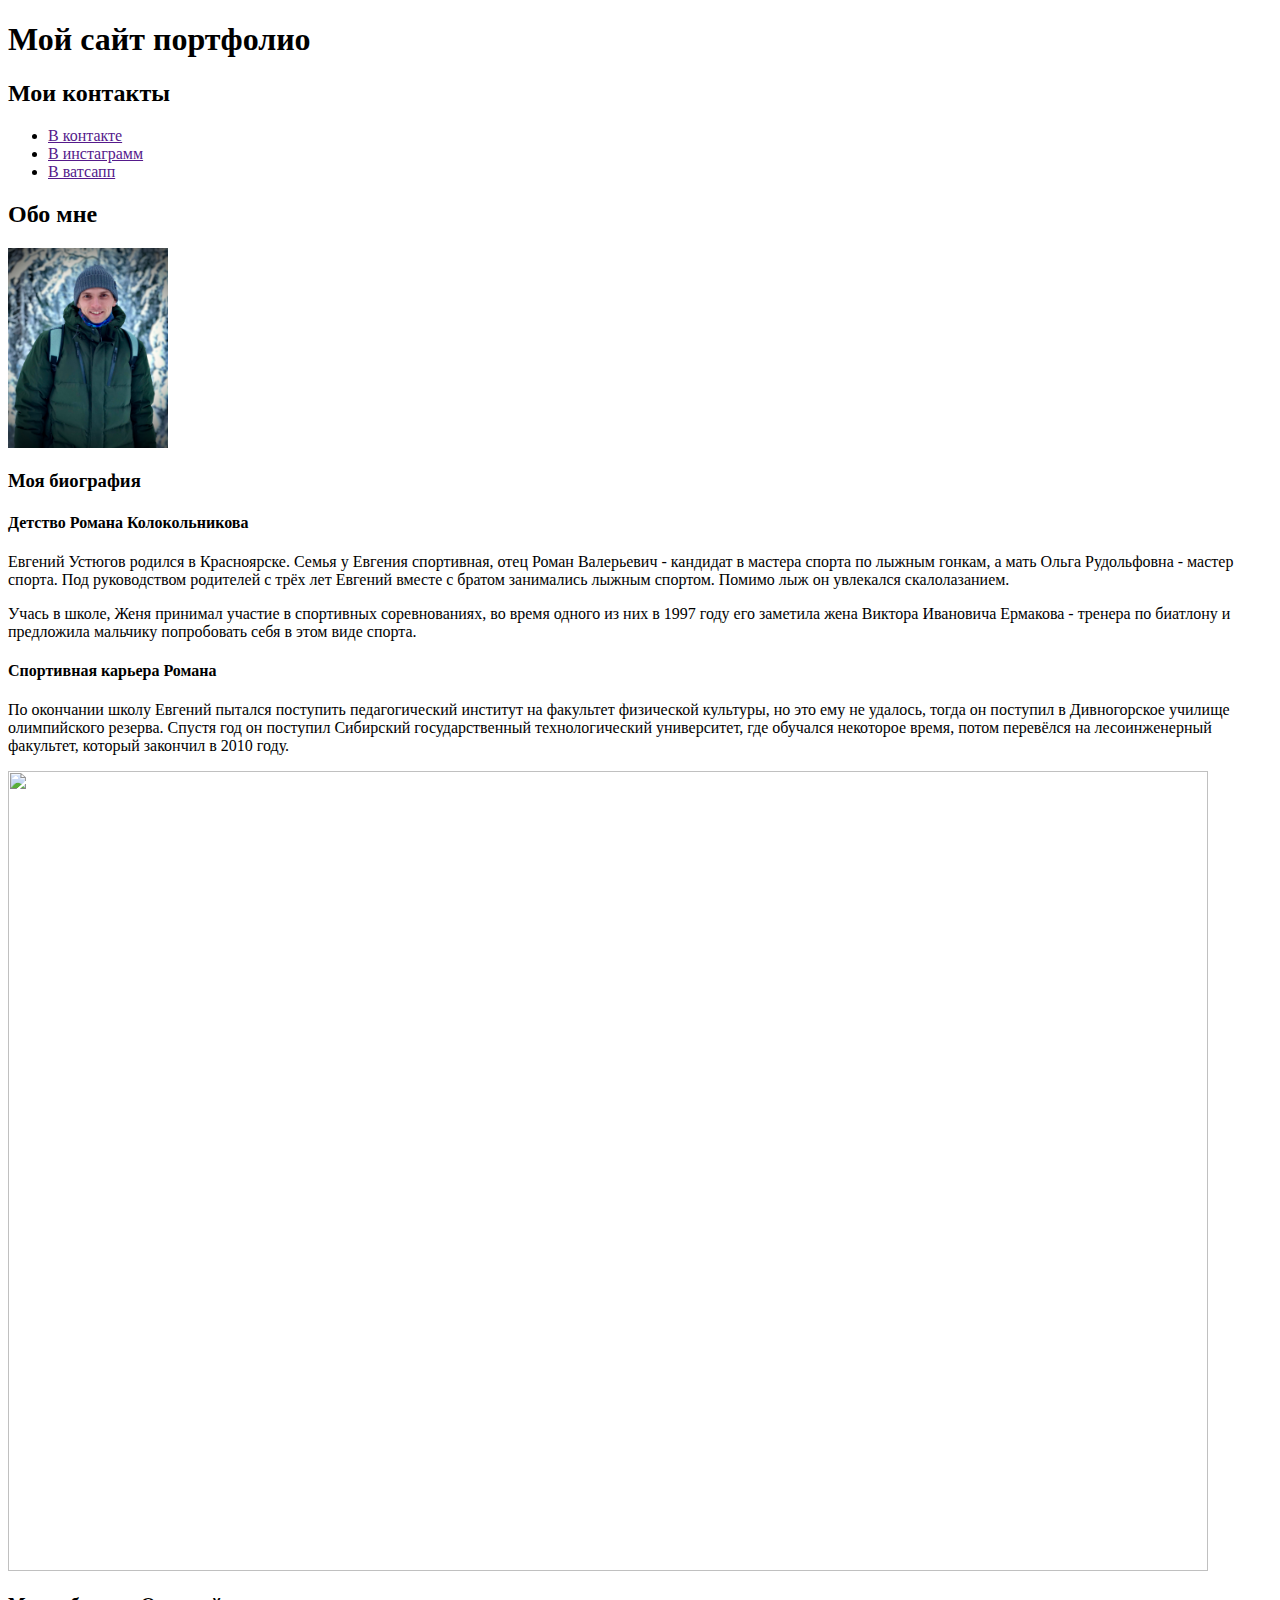
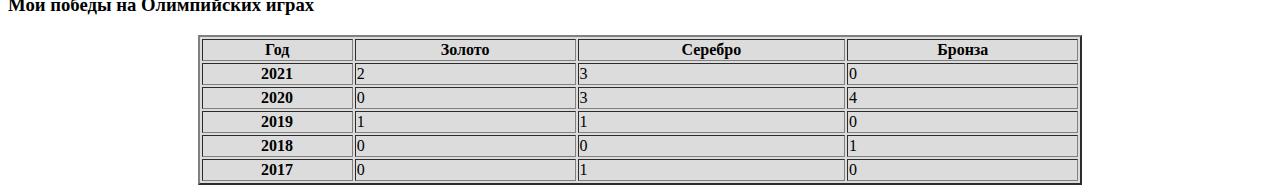
==== index_2.html @ 3cfda1e9 "Тренировка 2х сайтов" ====
<!doctype html>
<html lang="ru-RU">
<head>
  <meta charset="UTF-8">
  <title>Мое портфолио</title>
  <style>
    BODY {
      background-image : url("https://phonoteka.org/uploads/posts/2021-05/1620076332_27-phonoteka_org-p-fon-dlya-saita-gradient-27.jpg")
    }
  </style>
</head>
<body>
    <h1>Мой сайт портфолио</h1>
    <div>
      <h2>Мои контакты</h2>
      <div>
      <ul>
          <li><a href="">В контакте</a></li>
          <li><a href="">В инстаграмм</a></li>
          <li><a href="">В ватсапп</a></li>
      </ul>
      </div>
    </div>
    <div>
      <h2>Обо мне</h2>
      <div>
          <img src="img/IMG_4257.jpg" width="160" height="200" alt="Фото Колокольников Роман">
      </div>
      <div>
        <h3>Моя биография</h3>
        <div>
          <h4> Детство Романа Колокольникова</h4>
            <div>
              <p>Евгений Устюгов родился в Красноярске. Семья у Евгения спортивная, отец Роман Валерьевич - кандидат
              в мастера спорта по лыжным гонкам, а мать Ольга Рудольфовна - мастер спорта. Под руководством родителей
              с трёх лет Евгений вместе с братом занимались лыжным спортом. Помимо лыж он увлекался скалолазанием.</p>
              <p>Учась в школе, Женя принимал участие в спортивных соревнованиях, во время одного из них в 1997 году его
              заметила жена Виктора Ивановича Ермакова - тренера по биатлону и предложила мальчику попробовать себя в
              этом виде спорта.</p>
            </div>
          <h4>Спортивная карьера Романа</h4>
            <div>
              <p>По окончании школу Евгений пытался поступить педагогический институт на факультет физической культуры,
              но это ему не удалось, тогда он поступил в Дивногорское училище олимпийского резерва. Спустя год он
              поступил Сибирский государственный технологический университет, где обучался некоторое время, потом
              перевёлся на лесоинженерный факультет, который закончил в 2010 году.</p>
              <img src="https://uznayvse.ru/images/stories/uzn_1375821403.jpg" width="1200" height="800"
            </div>
        </div>
        <div>
          <h3>Мои победы на Олимпийских играх</h3>
          <table border="2" bgcolor="#dcdcdc" align="center" width="70%">
            <tr>
              <th>Год</th>
              <th>Золото</th>
              <th>Серебро</th>
              <th>Бронза</th>
            </tr>
            <tr>
              <th>2021</th>
              <td>2</td>
              <td>3</td>
              <td>0</td>
            </tr>
            <tr>
              <th>2020</th>
              <td>0</td>
              <td>3</td>
              <td>4</td>
            </tr>
            <tr>
              <th>2019</th>
              <td>1</td>
              <td>1</td>
              <td>0</td>
            </tr>
            <tr>
              <th>2018</th>
              <td>0</td>
              <td>0</td>
              <td>1</td>
            </tr>
            <tr>
              <th>2017</th>
              <td>0</td>
              <td>1</td>
              <td>0</td>
            </tr>

          </table>
        </div>

      </div>
    </div>

</body>
</html>
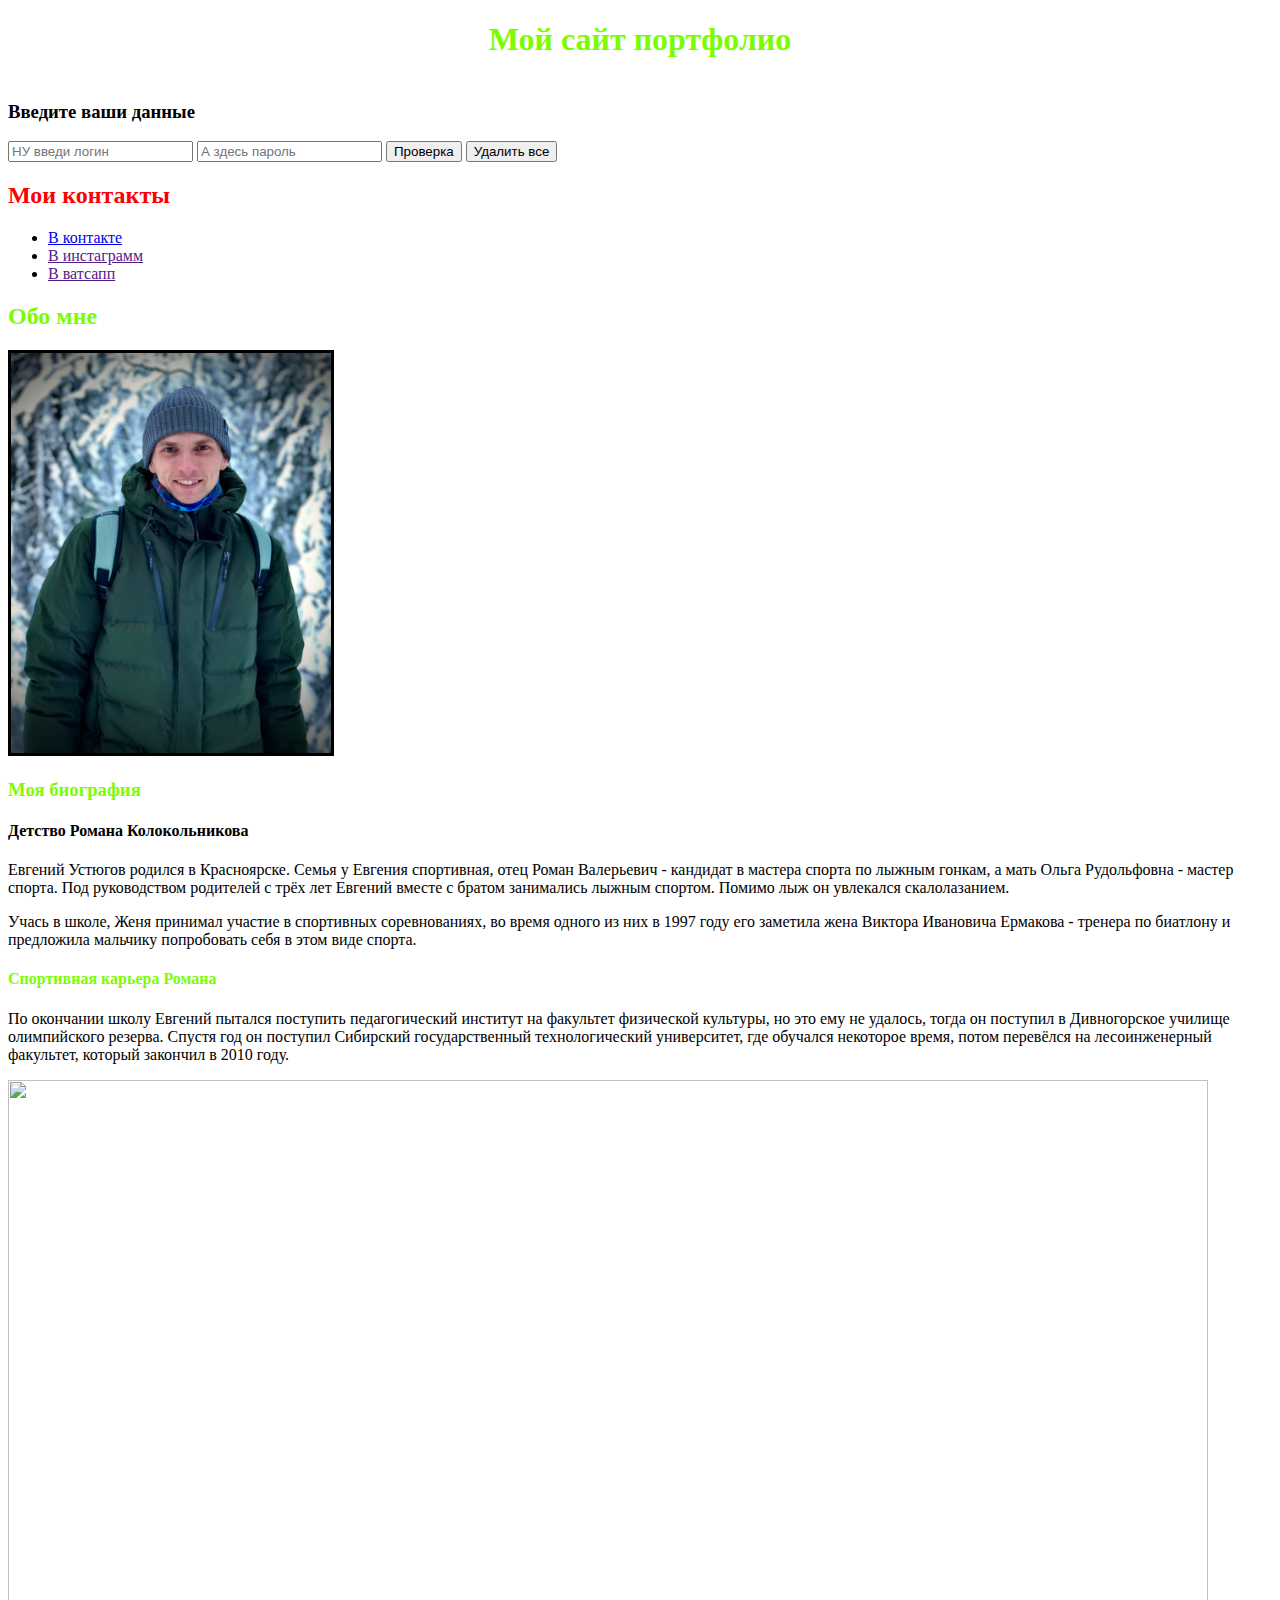
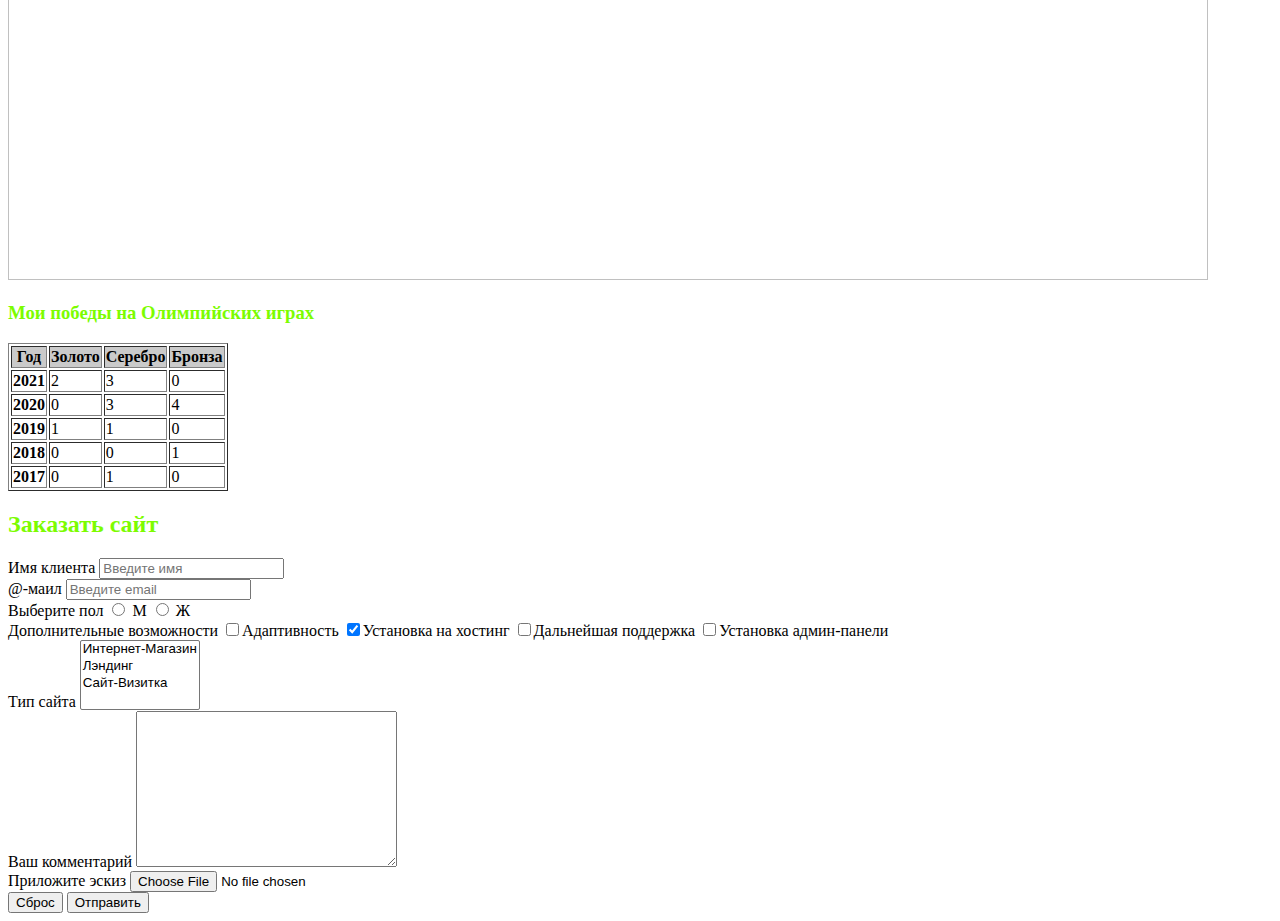
==== commit 0f605d55: "Добавлены формы" ====
--- a/index_2.html
+++ b/index_2.html
@@ -1,8 +1,10 @@
 <!doctype html>
 <html lang="ru-RU">
 <head>
+  <meta name="description" content="Описание сайта которое будетпоявляться при поиске в браузере">
   <meta charset="UTF-8">
   <title>Мое портфолио</title>
+  <link rel="stylesheet" href="style.css ">
   <style>
     BODY {
       background-image : url("https://phonoteka.org/uploads/posts/2021-05/1620076332_27-phonoteka_org-p-fon-dlya-saita-gradient-27.jpg")
@@ -10,24 +12,35 @@
   </style>
 </head>
 <body>
-    <h1>Мой сайт портфолио</h1>
+    <h1 class="section-title" align="center">Мой сайт портфолио</h1>
+    <hr color="white">
     <div>
-      <h2>Мои контакты</h2>
+      <h3> Введите ваши данные </h3>
+      <form action="" method="post">
+        <input type="text" name="Имя ваше" id="name" placeholder="НУ введи логин">
+        <input type="password" name="Пароль ваш" id="password" placeholder="А здесь пароль">
+        <input type="submit" name="submit" id="submit " value="Проверка">
+        <input type="reset"  value="Удалить все">
+
+
+      </form>
+      <h2 style="color : red">Мои контакты</h2>
       <div>
       <ul>
-          <li><a href="">В контакте</a></li>
+          <li><a href="https://vk.com/mr.kolokolnikov " target="_blank" title="Перейти на страницу вк">В контакте</a></li>
           <li><a href="">В инстаграмм</a></li>
           <li><a href="">В ватсапп</a></li>
       </ul>
       </div>
     </div>
     <div>
-      <h2>Обо мне</h2>
+      <h2 class="section-title">Обо мне</h2>
       <div>
-          <img src="img/IMG_4257.jpg" width="160" height="200" alt="Фото Колокольников Роман">
+          <img id="my-ava" src="img/IMG_4257.jpg" width="320" height="400"   alt="Фото Колокольников Роман" title="Колокольников Роман"
+          border="3">
       </div>
       <div>
-        <h3>Моя биография</h3>
+        <h3 class="section-title">Моя биография</h3>
         <div>
           <h4> Детство Романа Колокольникова</h4>
             <div>
@@ -38,7 +51,7 @@
               заметила жена Виктора Ивановича Ермакова - тренера по биатлону и предложила мальчику попробовать себя в
               этом виде спорта.</p>
             </div>
-          <h4>Спортивная карьера Романа</h4>
+          <h4 class="section-title">Спортивная карьера Романа</h4>
             <div>
               <p>По окончании школу Евгений пытался поступить педагогический институт на факультет физической культуры,
               но это ему не удалось, тогда он поступил в Дивногорское училище олимпийского резерва. Спустя год он
@@ -48,9 +61,9 @@
             </div>
         </div>
         <div>
-          <h3>Мои победы на Олимпийских играх</h3>
-          <table border="2" bgcolor="#dcdcdc" align="center" width="70%">
-            <tr>
+          <h3 class="section-title">Мои победы на Олимпийских играх</h3>
+          <table border="1" sellpadding="10" sellspacing="1">
+            <tr bgcolor="#cacaca">
               <th>Год</th>
               <th>Золото</th>
               <th>Серебро</th>
@@ -92,6 +105,67 @@
 
       </div>
     </div>
+<div>
+  <h2 class="section-title">Заказать сайт</h2>
+    <form action="" method="post">
+      <div>
+        <label>Имя клиента
+          <input  type="text" name="client_name" placeholder="Введите имя">
+        </label>
+      </div>
+      <div>
+        <label for="client_email">@-маил</label>
+          <input type="text" id="client_email" name="client_email" placeholder="Введите email">
+      </div>
+      <div>
+        <label> Выберите пол
+          <input type="radio" id="client_gerden" name="gender" value="male"> М
+          <input type="radio" id="client_gerden" name="gender" value="female"> Ж
+        </label>
+      </div>
+      <div>
+        <label>
+          <span>Дополнительные возможности</span>
+          <input type="checkbox" name="extra" value="adaptive">Адаптивность
+          <input type="checkbox" name="extra" value="hosting" checked>Установка на хостинг
+          <input type="checkbox" name="extra" value="support">Дальнейшая поддержка
+          <input type="checkbox" name="extra" value="admin">Установка админ-панели
+        </label>
+      </div>
+      <div>
+        <label>
+          <span>Тип сайта</span>
+          <select name="type" multiple>
+            <option value="eshop">Интернет-Магазин</option>
+            <option value="landing">Лэндинг</option>
+            <option value="card">Сайт-Визитка</option>
+          </select>
+        </label>
+      </div>
+
+      <div>
+         <label>
+           <span>Ваш комментарий</span>
+           <textarea name="comment" cols="30" rows="10" maxlength="200"></textarea>
+         </label>
+       </div>
+      <div>
+        <label>
+          <span>Приложите эскиз</span>
+          <input type="file" name="file">
+        </label>
+      </div>
+      <div>
+        <input type="reset" value="Сброс">
+        <button name="submit">Отправить</button>
+      </div>
+
+
+
+    </form>
+</div>
+
+
 
 </body>
 </html>
--- a/style.css
+++ b/style.css
@@ -0,0 +1,3 @@
+.section-title{
+  color : lawngreen;
+}
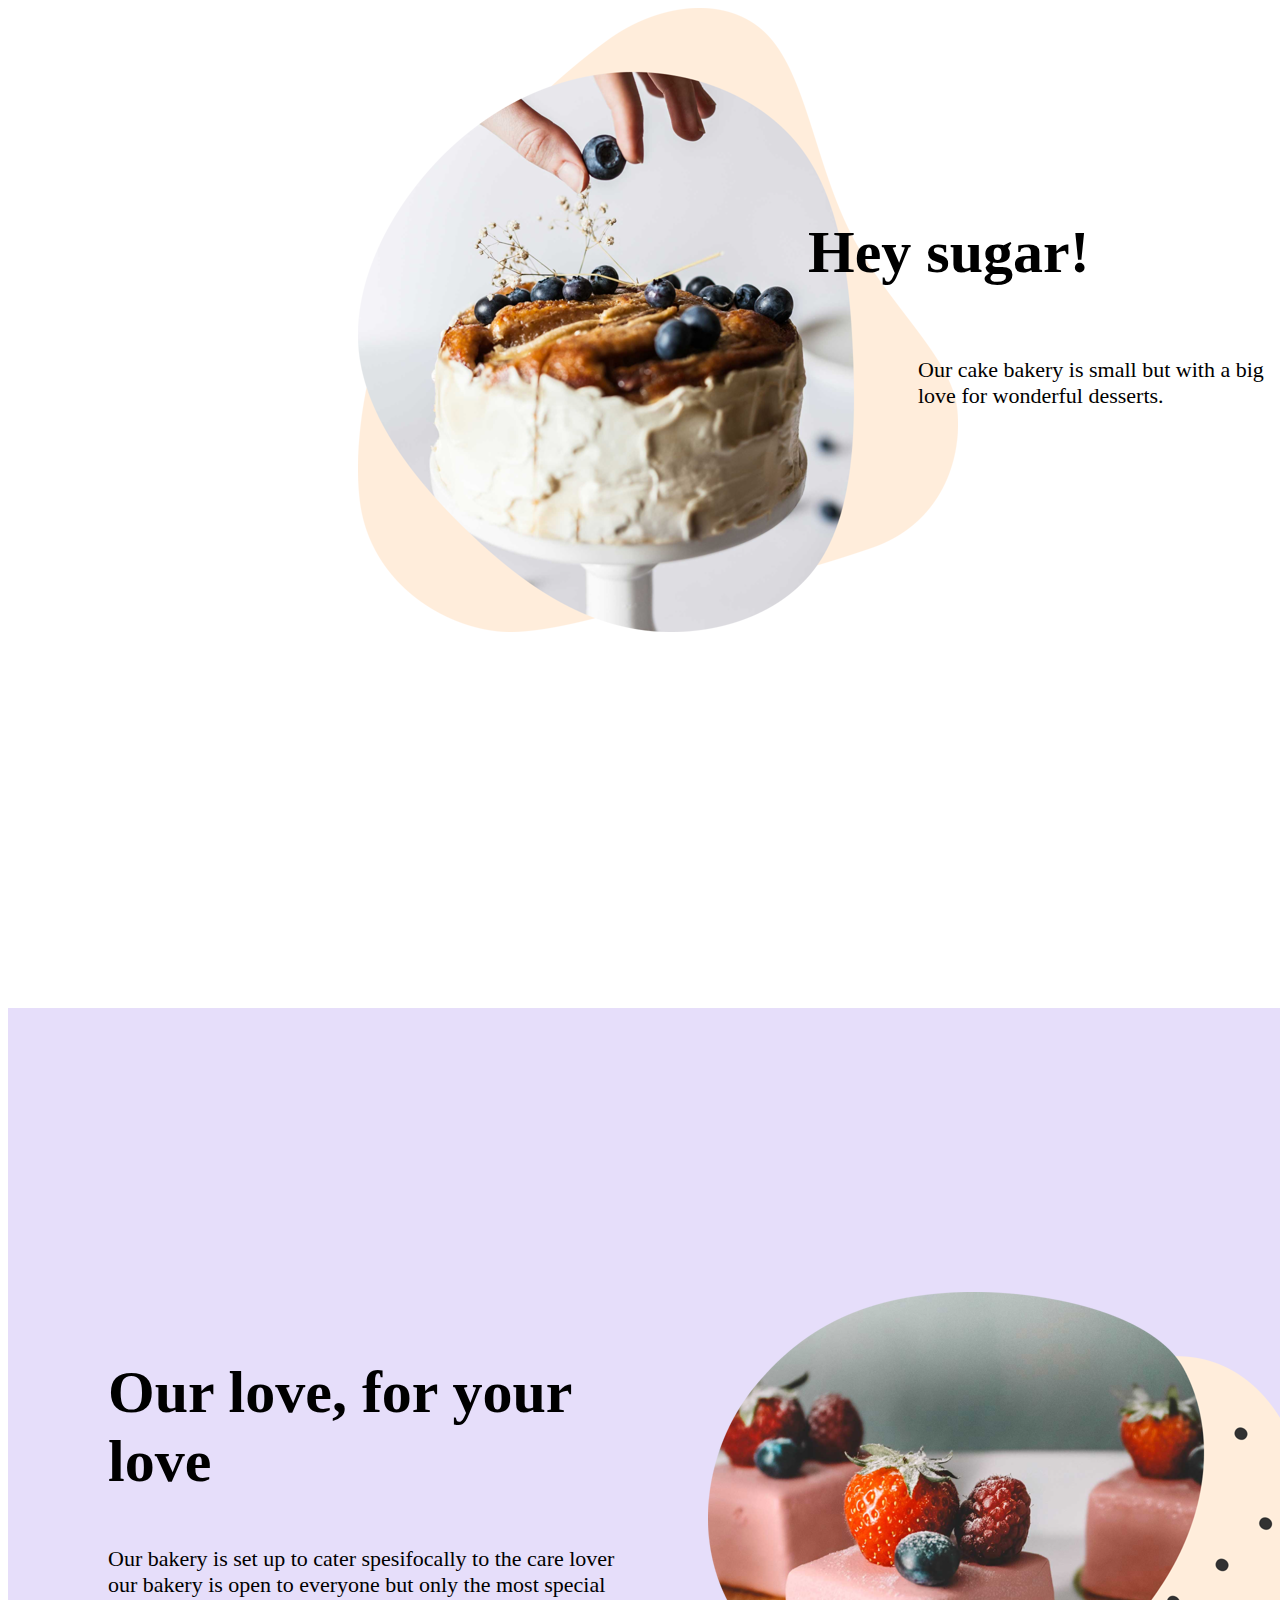
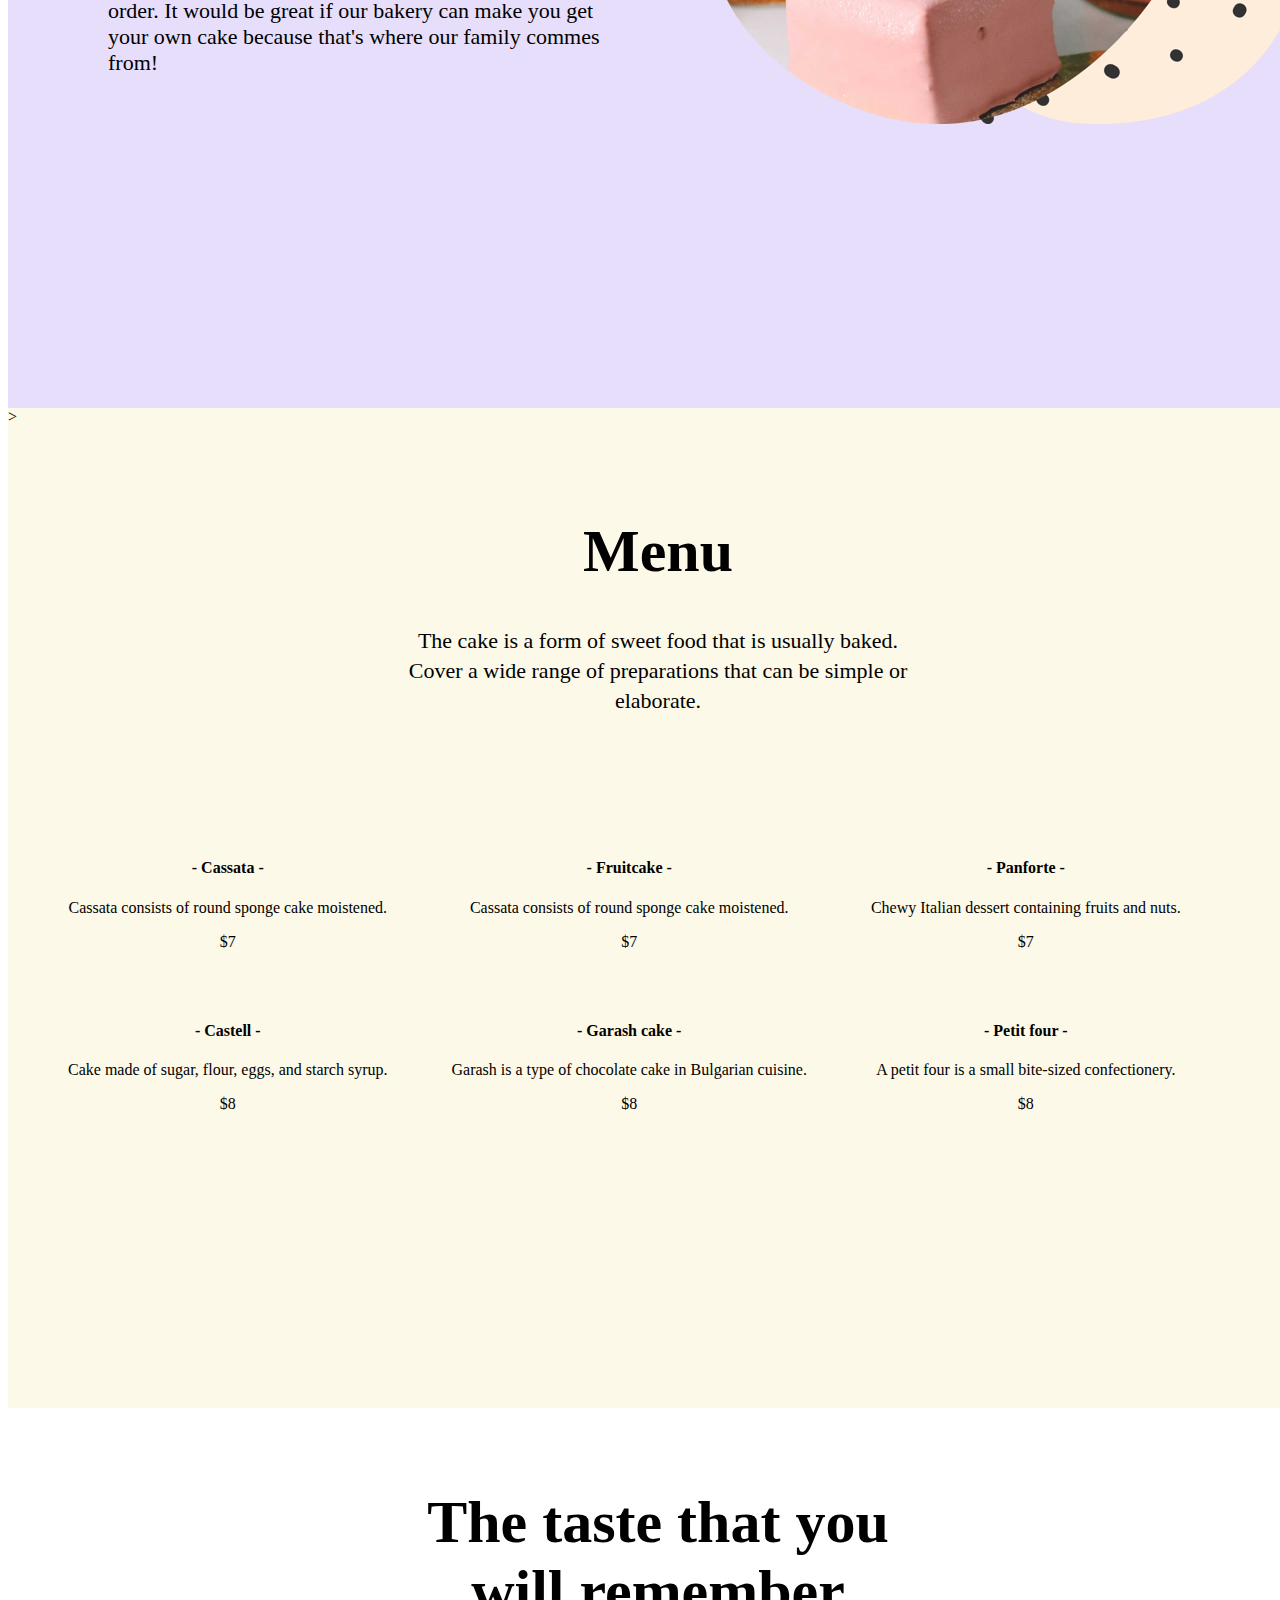
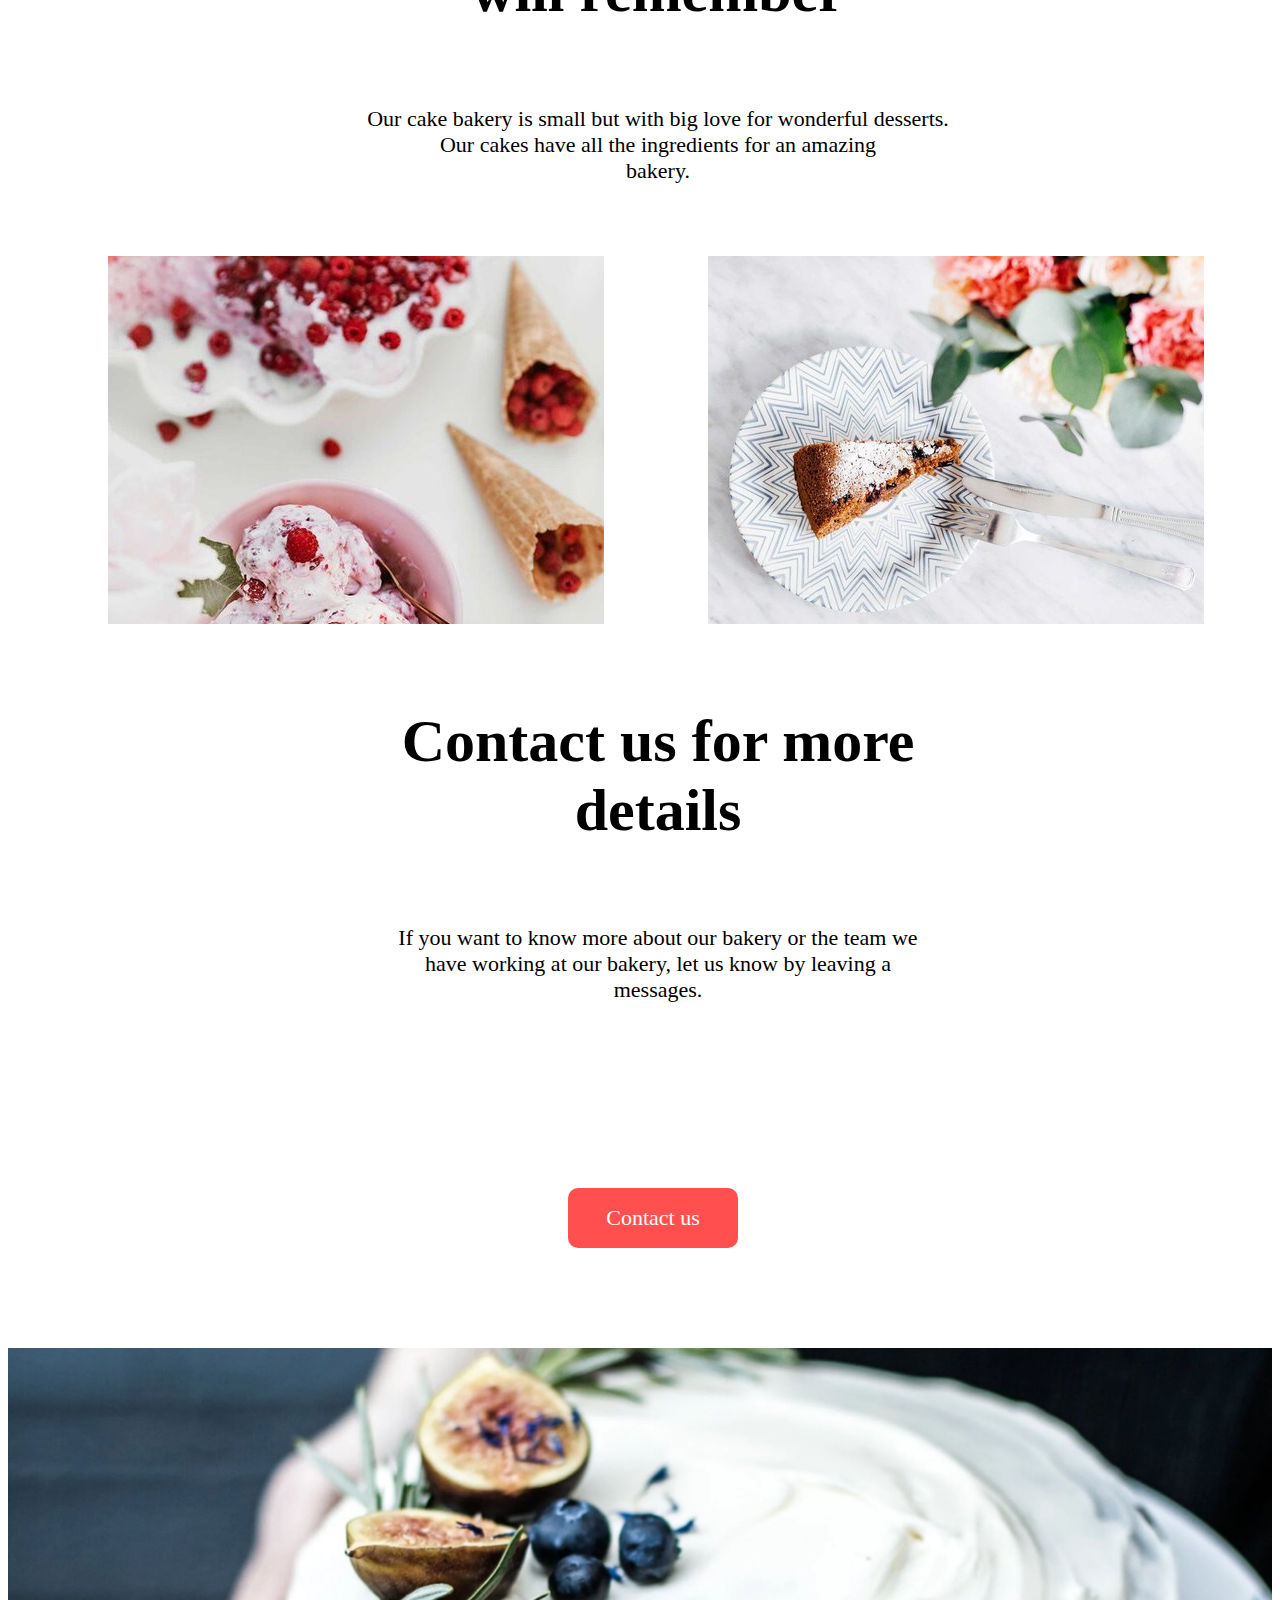
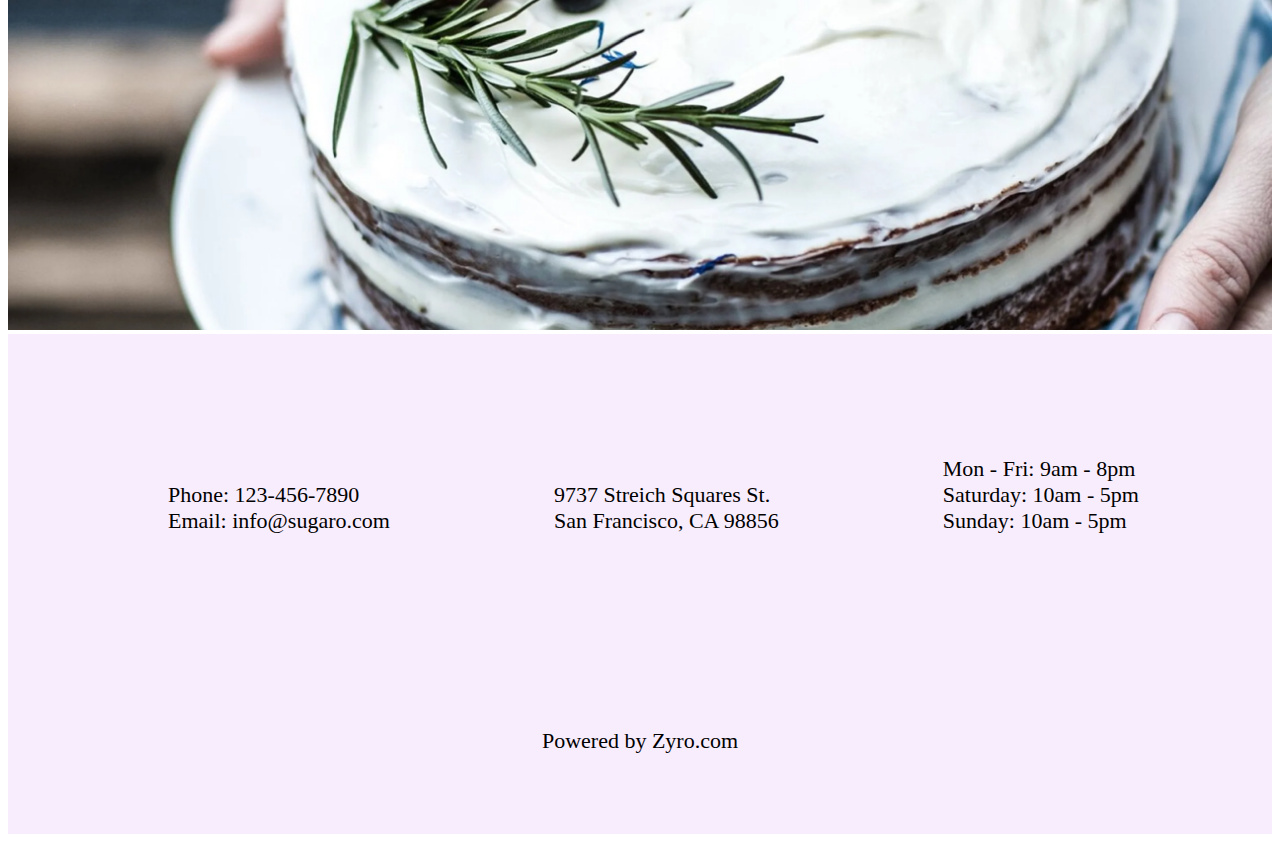
==== commit 52433c3b: "Сайт образец визитка" ====
--- a/index_2.html
+++ b/index_2.html
@@ -1,170 +1,115 @@
-<!doctype html>
-<html lang="ru-RU">
+<!DOCTYPE html>
+<html lang="ru" xmlns="http://www.w3.org/1999/html">
 <head>
-  <meta name="description" content="Описание сайта которое будетпоявляться при поиске в браузере">
   <meta charset="UTF-8">
-  <title>Мое портфолио</title>
-  <link rel="stylesheet" href="style.css ">
-  <style>
-    BODY {
-      background-image : url("https://phonoteka.org/uploads/posts/2021-05/1620076332_27-phonoteka_org-p-fon-dlya-saita-gradient-27.jpg")
-    }
-  </style>
+  <title>ЗапомниЭтоЛето</title>
+<link rel="stylesheet" href="main_block.css">
 </head>
 <body>
-    <h1 class="section-title" align="center">Мой сайт портфолио</h1>
-    <hr color="white">
-    <div>
-      <h3> Введите ваши данные </h3>
-      <form action="" method="post">
-        <input type="text" name="Имя ваше" id="name" placeholder="НУ введи логин">
-        <input type="password" name="Пароль ваш" id="password" placeholder="А здесь пароль">
-        <input type="submit" name="submit" id="submit " value="Проверка">
-        <input type="reset"  value="Удалить все">
+<div class="main_block">
+  <div class="text_block">
+    <h2 class="main_h2"> Hey sugar!</h2>
+    <p class="main_p">Our cake bakery is small but with a big<br>
+    love for wonderful desserts.</p>
+  </div>
+</div>
+
+<div class="center_block">
+  <div class="text_center">
+    <h2 class="center_h2">Our love, for your <br>
+          love</h2>
+    <p class="center_p">Our bakery is set up to cater spesifocally to the care lover<br>
+    our bakery is open to everyone but only the most special<br>
+    order. It would be great if our bakery can make you get<br>
+    your own cake because that's where our family commes<br>
+    from!</p>
+  </div>
+</div>
 
 
-      </form>
-      <h2 style="color : red">Мои контакты</h2>
-      <div>
-      <ul>
-          <li><a href="https://vk.com/mr.kolokolnikov " target="_blank" title="Перейти на страницу вк">В контакте</a></li>
-          <li><a href="">В инстаграмм</a></li>
-          <li><a href="">В ватсапп</a></li>
-      </ul>
-      </div>
-    </div>
-    <div>
-      <h2 class="section-title">Обо мне</h2>
-      <div>
-          <img id="my-ava" src="img/IMG_4257.jpg" width="320" height="400"   alt="Фото Колокольников Роман" title="Колокольников Роман"
-          border="3">
-      </div>
-      <div>
-        <h3 class="section-title">Моя биография</h3>
-        <div>
-          <h4> Детство Романа Колокольникова</h4>
-            <div>
-              <p>Евгений Устюгов родился в Красноярске. Семья у Евгения спортивная, отец Роман Валерьевич - кандидат
-              в мастера спорта по лыжным гонкам, а мать Ольга Рудольфовна - мастер спорта. Под руководством родителей
-              с трёх лет Евгений вместе с братом занимались лыжным спортом. Помимо лыж он увлекался скалолазанием.</p>
-              <p>Учась в школе, Женя принимал участие в спортивных соревнованиях, во время одного из них в 1997 году его
-              заметила жена Виктора Ивановича Ермакова - тренера по биатлону и предложила мальчику попробовать себя в
-              этом виде спорта.</p>
-            </div>
-          <h4 class="section-title">Спортивная карьера Романа</h4>
-            <div>
-              <p>По окончании школу Евгений пытался поступить педагогический институт на факультет физической культуры,
-              но это ему не удалось, тогда он поступил в Дивногорское училище олимпийского резерва. Спустя год он
-              поступил Сибирский государственный технологический университет, где обучался некоторое время, потом
-              перевёлся на лесоинженерный факультет, который закончил в 2010 году.</p>
-              <img src="https://uznayvse.ru/images/stories/uzn_1375821403.jpg" width="1200" height="800"
-            </div>
-        </div>
-        <div>
-          <h3 class="section-title">Мои победы на Олимпийских играх</h3>
-          <table border="1" sellpadding="10" sellspacing="1">
-            <tr bgcolor="#cacaca">
-              <th>Год</th>
-              <th>Золото</th>
-              <th>Серебро</th>
-              <th>Бронза</th>
-            </tr>
-            <tr>
-              <th>2021</th>
-              <td>2</td>
-              <td>3</td>
-              <td>0</td>
-            </tr>
-            <tr>
-              <th>2020</th>
-              <td>0</td>
-              <td>3</td>
-              <td>4</td>
-            </tr>
-            <tr>
-              <th>2019</th>
-              <td>1</td>
-              <td>1</td>
-              <td>0</td>
-            </tr>
-            <tr>
-              <th>2018</th>
-              <td>0</td>
-              <td>0</td>
-              <td>1</td>
-            </tr>
-            <tr>
-              <th>2017</th>
-              <td>0</td>
-              <td>1</td>
-              <td>0</td>
-            </tr>
+<div class="center_block_1">
+  <div>>
+    <div class="text_center_1">
+      <h3 class="center_h3">Menu</h3>
+      <p class="center_p_1">The cake is a form of sweet food that is usually baked.<br> Cover a wide range of preparations that can be simple or <br> elaborate.</p>
+   </div>
+  </div>
+  <div class="center_block_2">
+  <div class="cassata">
+    <h4>- Cassata -</h4>
+    <p>Cassata consists of round sponge cake moistened.</p>
+    <p>$7</p>
+    <h4>- Castell -</h4>
+    <p>Cake made of sugar, flour, eggs, and starch syrup.</p>
+    <p>$8</p>
+  </div>
 
-          </table>
-        </div>
-
-      </div>
-    </div>
-<div>
-  <h2 class="section-title">Заказать сайт</h2>
-    <form action="" method="post">
-      <div>
-        <label>Имя клиента
-          <input  type="text" name="client_name" placeholder="Введите имя">
-        </label>
-      </div>
-      <div>
-        <label for="client_email">@-маил</label>
-          <input type="text" id="client_email" name="client_email" placeholder="Введите email">
-      </div>
-      <div>
-        <label> Выберите пол
-          <input type="radio" id="client_gerden" name="gender" value="male"> М
-          <input type="radio" id="client_gerden" name="gender" value="female"> Ж
-        </label>
-      </div>
-      <div>
-        <label>
-          <span>Дополнительные возможности</span>
-          <input type="checkbox" name="extra" value="adaptive">Адаптивность
-          <input type="checkbox" name="extra" value="hosting" checked>Установка на хостинг
-          <input type="checkbox" name="extra" value="support">Дальнейшая поддержка
-          <input type="checkbox" name="extra" value="admin">Установка админ-панели
-        </label>
-      </div>
-      <div>
-        <label>
-          <span>Тип сайта</span>
-          <select name="type" multiple>
-            <option value="eshop">Интернет-Магазин</option>
-            <option value="landing">Лэндинг</option>
-            <option value="card">Сайт-Визитка</option>
-          </select>
-        </label>
-      </div>
-
-      <div>
-         <label>
-           <span>Ваш комментарий</span>
-           <textarea name="comment" cols="30" rows="10" maxlength="200"></textarea>
-         </label>
-       </div>
-      <div>
-        <label>
-          <span>Приложите эскиз</span>
-          <input type="file" name="file">
-        </label>
-      </div>
-      <div>
-        <input type="reset" value="Сброс">
-        <button name="submit">Отправить</button>
-      </div>
+  <div class="fruitcake">
+    <h4>- Fruitcake -</h4>
+    <p>Cassata consists of round sponge cake moistened.</p>
+    <p>$7</p>
+    <h4>- Garash cake -</h4>
+    <p>Garash is a type of chocolate cake in Bulgarian cuisine.</p>
+    <p>$8</p>
+  </div>
 
 
-
-    </form>
+  <div class="panforte">
+    <h4>- Panforte -</h4>
+    <p>Chewy Italian dessert containing fruits and nuts.</p>
+    <p>$7</p>
+    <h4>- Petit four -</h4>
+    <p>A petit four is a small bite-sized confectionery.</p>
+    <p>$8</p>
+  </div>
+  </div>
 </div>
 
+<div class="top_box">
+  <div class="tex_box">
+    <h4>The taste that you <br> will remember</h4>
+    <p>Our cake bakery is small but with big love for wonderful desserts. <br> Our cakes have all the ingredients
+      for an amazing <br> bakery.
+    </p>
+  </div>
+  <div class="box_box">
+    <div><img src="img/sss_3.jpeg"></div>
+    <div><img src="img/sss_4.jpeg"></div>
+  </div>
+  <div class="tex_box">
+    <h4>Contact us for more <br> details</h4>
+    <p>If you want to know more about our bakery or the team we <br> have working at our bakery, let us know by leaving a
+      <br>messages.
+    </p>
+  </div>
+  <div>
+
+  </div>
+</div>
+<div class="knopka">
+  <a class="knopka_1" href="#addr">Contact us</a>
+</div>
+<div class="box_2">
+  <div>
+    <img src="img/sss_5.png" alt="Картинка" width="100%" height="auto">
+  </div>
+</div>
+
+<div class="podval">
+  <div class="podval_2">
+   <div><p>Phone: 123-456-7890<br>Email: info@sugaro.com</p></div>
+  </div>
+  <div class="podval_2">
+    <div><p> 9737 Streich Squares St.<br> San Francisco, CA 98856</p></div>
+  </div>
+  <div class="podval_2" id="addr">
+    <div><p>Mon - Fri: 9am - 8pm<br>Saturday: 10am - 5pm<br>Sunday: 10am - 5pm
+    </p></div>
+  </div>
+
+  <div class="podval_3"><p>Powered by Zyro.com
+  </p></div>
+</div>
 
 
 </body>
--- a/main_block.css
+++ b/main_block.css
@@ -0,0 +1,134 @@
+.main_block{
+  background-image: url("img/sss_1.png");
+  background-repeat: no-repeat;
+  background-attachment: revert;
+  height: 1000px;
+  width: 1300px;
+  background-position: top center;
+  margin: 0;
+  padding:0;
+}
+.text_block{
+    padding-left: 800px;
+    padding-top: 160px;
+}
+.main_h2{
+  font-size: 60px;
+}
+.main_p{
+  font-family: cursive;
+  font-size: 22px;
+  padding-top: 20px;
+  padding-left: 110px;
+
+}
+.center_block{
+  background: #e6defa;
+  background-image: url("img/sss_2.png");
+  background-repeat: no-repeat;
+  background-attachment: revert;
+  height: 1000px;
+  width: 1300px;
+  background-position:right center;
+  margin: 0;
+  padding:0;
+}
+.text_center{
+  padding-left: 100px;
+  padding-top: 300px;
+}
+.center_h2{
+  font-size: 60px;
+}
+.center_p {
+  font-family: cursive;
+  font-size: 22px;
+}
+.center_block_1{
+  background: #fcf9e8;
+  background-attachment: revert;
+  height: 1000px;
+  width: 1300px;
+  background-position:right center;
+  margin: 0;
+  padding:0;
+}
+.text_center_1{
+  padding-top: 50px;
+  line-height: 30px;
+}
+.center_h3{
+  font-size: 60px;
+  text-align: center;
+}
+.center_p_1 {
+  text-align: center;
+  font-family: cursive;
+  font-size: 22px;
+}
+.center_block_2 div{
+  display: inline-block;
+  text-align: center;
+  padding-left: 60px;
+  padding-top: 50px;
+  }
+
+.center_block_2 div h4{
+
+  padding-top: 50px;
+}
+.top_box{
+  width: 1300px;
+  height: 1300px;
+  background: white;
+}
+.tex_box{
+  text-align: center;
+}
+.tex_box h4{
+  font-size: 60px;
+}
+.tex_box p{
+  font-size: 22px;
+}
+.box_box div{
+  display: inline-block;
+  padding-left: 100px;
+  padding-top: 50px;
+}
+.knopka{
+  position: relative;
+  background:#ff4f4f;
+  width: 170px;
+  height: 60px;
+  border-radius: 10px;
+  display: flex;
+  justify-content: center;
+  align-items: center;
+  margin-left: 560px;
+}
+.knopka_1{
+  font-size: 22px;
+  color:white;
+  text-decoration:blink ;
+  vertical-align: middle;
+
+}
+.box_2{
+  padding-top: 100px;
+}
+.podval{
+  background: #f8edfc;
+  height:500px;
+}
+.podval_2{
+  display: inline-block;
+  padding-top: 100px;
+  padding-left: 160px;
+  font-size: 22px;
+}
+.podval_3{
+  font-size: 22px;
+  text-align: center;
+  padding-top: 150px;
+}
